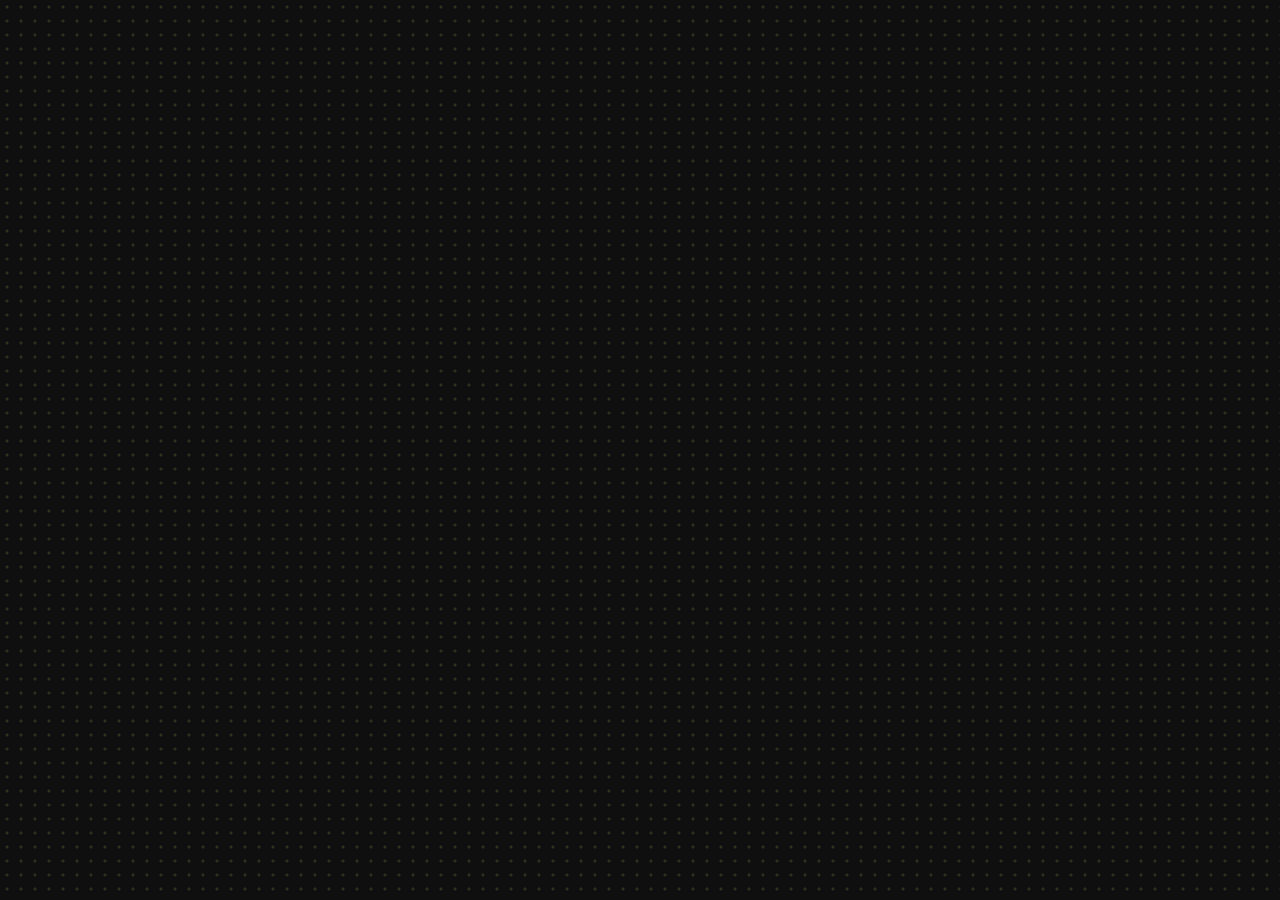
==== dist-spa/index.html @ 5d6ee571 "feat: logo oficial, fontes modernas, layout 2x2 e correcao de avatares" ====
<!DOCTYPE html>
<html lang="pt-BR">
  <head>
    <meta charset="UTF-8" />
    <meta name="viewport" content="width=device-width, initial-scale=1.0, maximum-scale=1.0, user-scalable=no" />
    <title>Banana Arcade</title>
    <link rel="icon" type="image/png" href="./logo-banana.png" />
    <script type="module" crossorigin src="./assets/index-DUjigr6Z.js"></script>
    <link rel="stylesheet" crossorigin href="./assets/styles-CsaFDXkN.css">
  </head>
  <body>
    <div id="root"></div>
  </body>
</html>
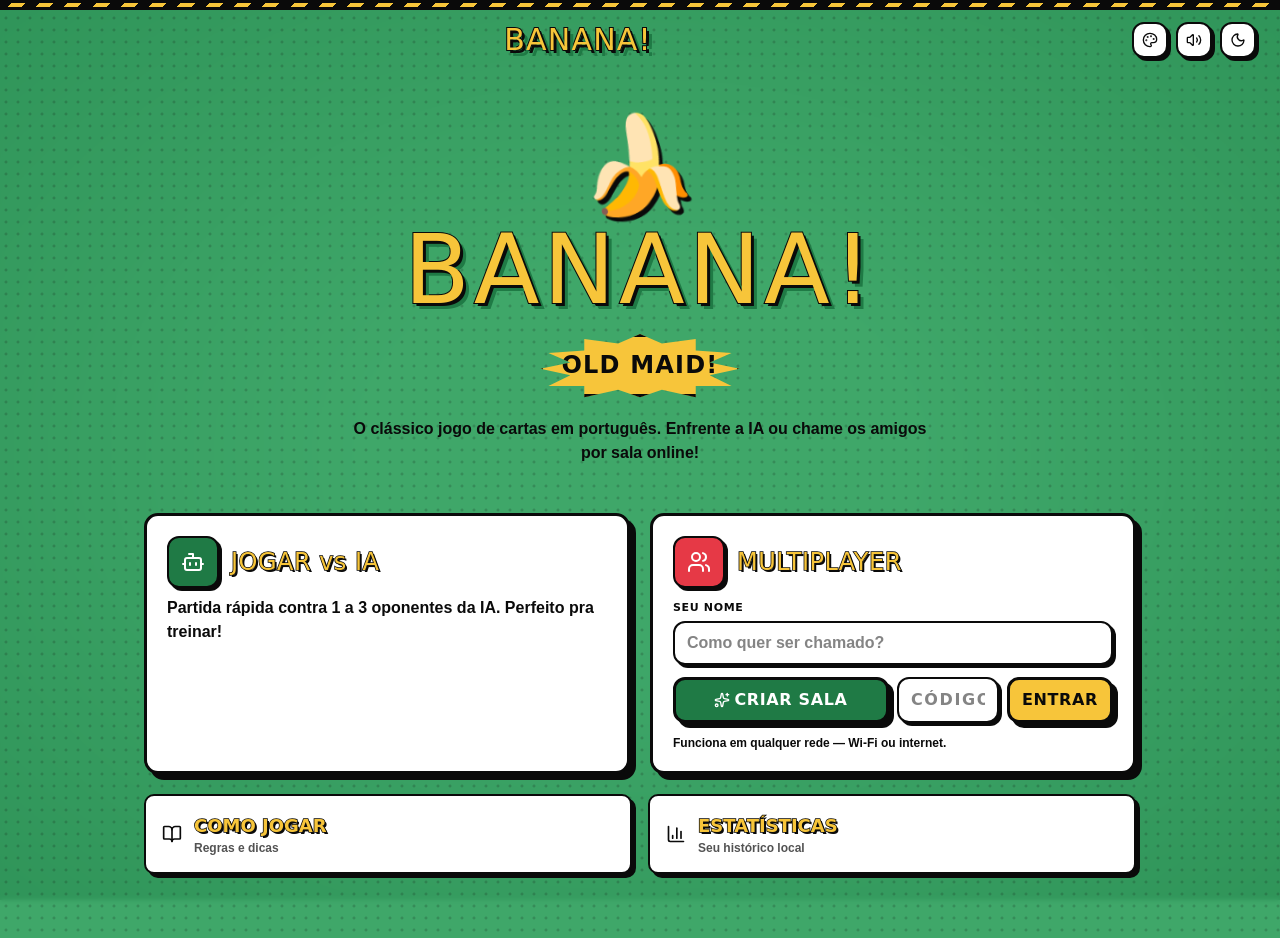
==== commit aaad2a3d: "fix: mock react-start to remove node async_hooks from browser bundle" ====
--- a/dist-spa/index.html
+++ b/dist-spa/index.html
@@ -5,8 +5,8 @@
     <meta name="viewport" content="width=device-width, initial-scale=1.0, maximum-scale=1.0, user-scalable=no" />
     <title>Banana Arcade</title>
     <link rel="icon" type="image/png" href="./logo-banana.png" />
-    <script type="module" crossorigin src="./assets/index-DUjigr6Z.js"></script>
-    <link rel="stylesheet" crossorigin href="./assets/styles-CsaFDXkN.css">
+    <script type="module" crossorigin src="./assets/index-DQDqIT9R.js"></script>
+    <link rel="stylesheet" crossorigin href="./assets/index-CsaFDXkN.css">
   </head>
   <body>
     <div id="root"></div>
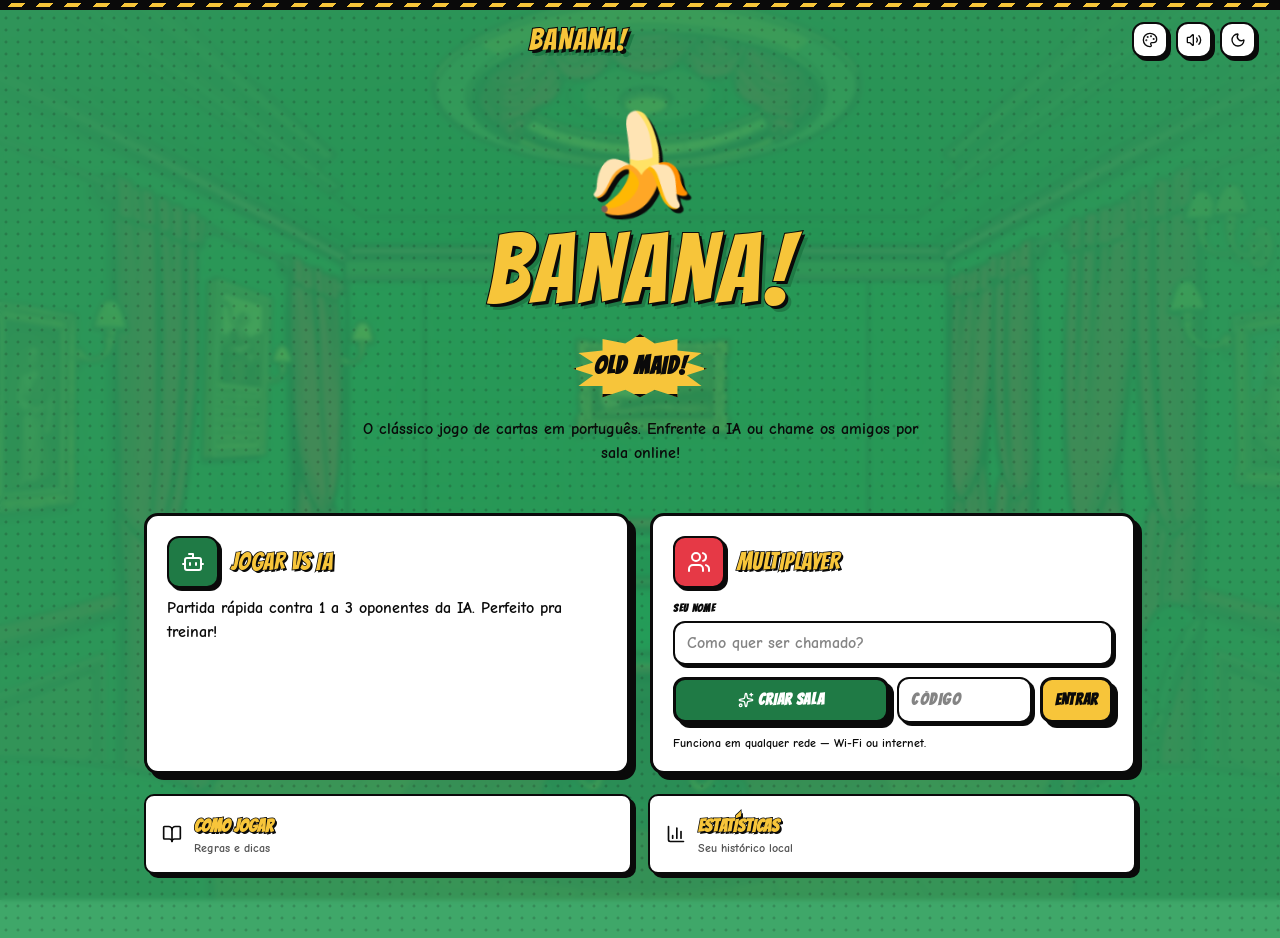
==== commit 233cbb3e: "fix: restore original fonts and scene background illustrations" ====
--- a/dist-spa/index.html
+++ b/dist-spa/index.html
@@ -5,8 +5,11 @@
     <meta name="viewport" content="width=device-width, initial-scale=1.0, maximum-scale=1.0, user-scalable=no" />
     <title>Banana Arcade</title>
     <link rel="icon" type="image/png" href="./logo-banana.png" />
-    <script type="module" crossorigin src="./assets/index-DQDqIT9R.js"></script>
-    <link rel="stylesheet" crossorigin href="./assets/index-CsaFDXkN.css">
+    <link rel="preconnect" href="https://fonts.googleapis.com" />
+    <link rel="preconnect" href="https://fonts.gstatic.com" crossorigin />
+    <link rel="stylesheet" href="https://fonts.googleapis.com/css2?family=Bangers&family=Comic+Neue:wght@400;700&display=swap" />
+    <script type="module" crossorigin src="./assets/index-BYTLycms.js"></script>
+    <link rel="stylesheet" crossorigin href="./assets/index-D8fFj3eb.css">
   </head>
   <body>
     <div id="root"></div>
